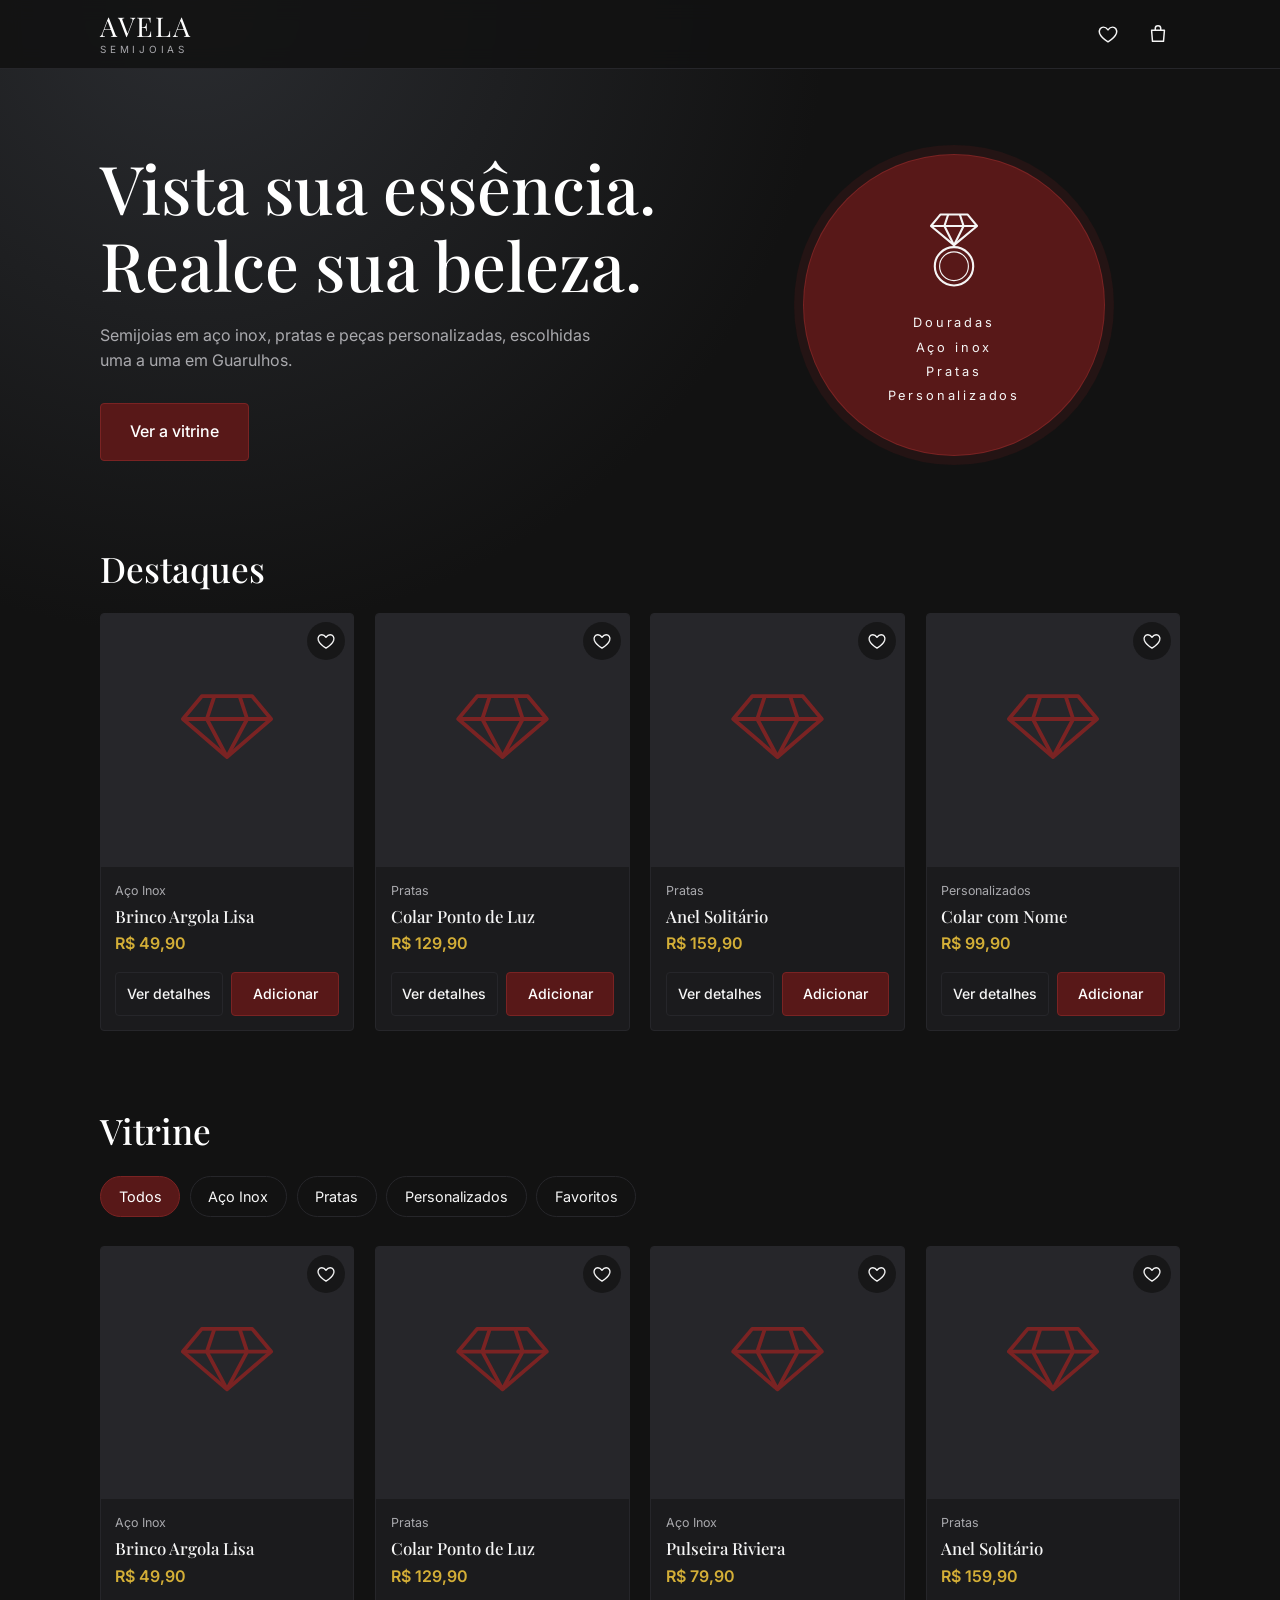
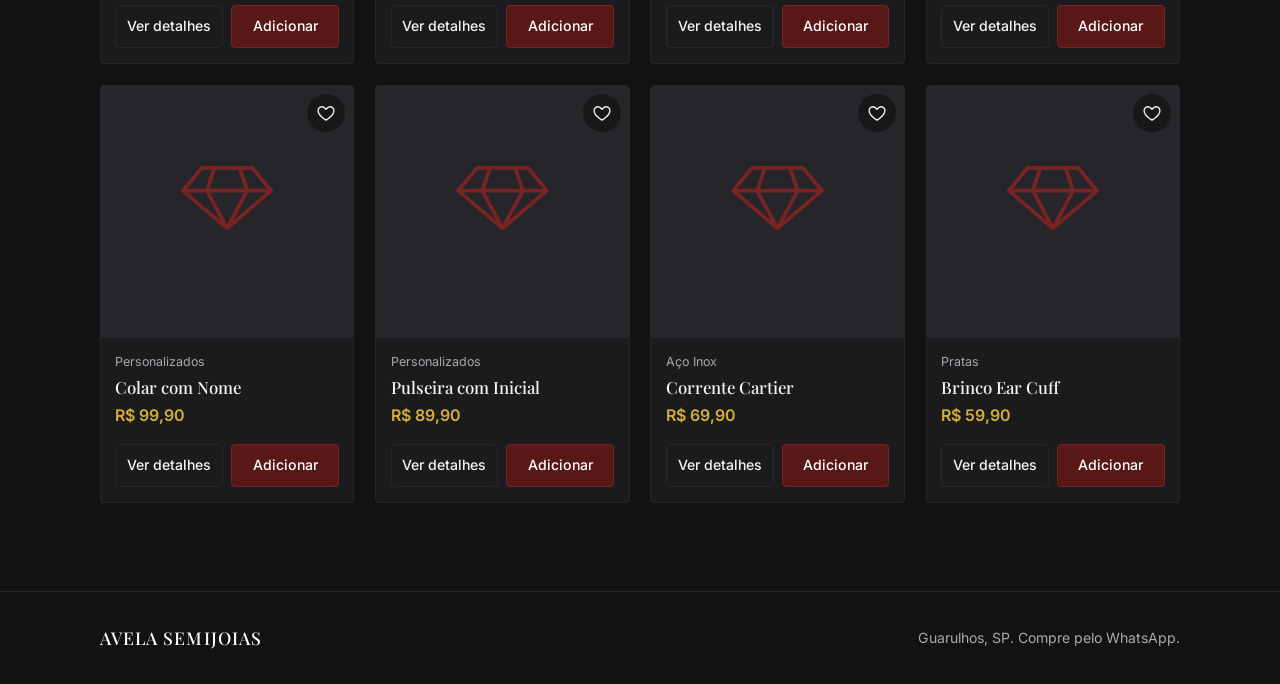
==== avela_semijoias/index.html @ 64314f92 "Rename index (1).html to index.html" ====
<!DOCTYPE html>
<html lang="pt-BR">
<head>
  <meta charset="UTF-8">
  <meta name="viewport" content="width=device-width, initial-scale=1">
  <title>AVELA Semijoias | Vista sua essência. Realce sua beleza.</title>
  <meta name="description" content="Semijoias em aço inox, pratas e peças personalizadas. Compre pelo WhatsApp. Guarulhos, SP.">

  <!-- Fontes: Playfair Display (títulos) e Inter (textos) -->
  <link rel="preconnect" href="https://fonts.googleapis.com">
  <link rel="preconnect" href="https://fonts.gstatic.com" crossorigin>
  <link href="https://fonts.googleapis.com/css2?family=Inter:wght@400;500;600&family=Playfair+Display:wght@400;500;600&display=swap" rel="stylesheet">

  <link rel="stylesheet" href="style.css">
</head>

<!-- data-pagina diz ao script.js qual página está aberta -->
<body data-pagina="home">

  <!-- O cabeçalho é montado pelo script.js (mesmo código em todas as páginas) -->
  <div id="cabecalho"></div>

  <main>
    <!-- BANNER DE BOAS-VINDAS -->
    <section class="hero">
      <div class="container hero__interno">
        <div class="hero__texto">
          <h1>Vista sua essência.<br>Realce sua beleza.</h1>
          <p>Semijoias em aço inox, pratas e peças personalizadas, escolhidas uma a uma em Guarulhos.</p>
          <a class="btn btn--bordo btn--grande" href="#vitrine">Ver a vitrine</a>
        </div>

        <!-- Círculo bordô: ecoa o círculo da logomarca -->
        <div class="hero__selo" aria-hidden="true">
          <svg viewBox="0 0 100 100" width="96" height="96" fill="none" stroke="#F5F5F5" stroke-width="2.2" stroke-linejoin="round">
            <path d="M36 14h28l10 12-24 20-24-20z"/>
            <path d="M26 26h48M44 14l-4 12 10 20M56 14l4 12-10 20"/>
            <circle cx="50" cy="68" r="20"/>
            <circle cx="50" cy="68" r="15" stroke-width="1.2"/>
          </svg>
          <span>Douradas<br>Aço inox<br>Pratas<br>Personalizados</span>
        </div>
      </div>
    </section>

    <!-- DESTAQUES (produtos marcados como "Sim" na coluna Destaque) -->
    <section class="secao container" id="destaques" hidden>
      <h2 class="secao__titulo">Destaques</h2>
      <div class="grade" id="grade-destaques"></div>
    </section>

    <!-- CATÁLOGO COM FILTROS -->
    <section class="secao container" id="vitrine">
      <h2 class="secao__titulo">Vitrine</h2>

      <div class="filtros" role="group" aria-label="Filtrar por categoria">
        <button class="filtro ativo" data-categoria="todos">Todos</button>
        <button class="filtro" data-categoria="Aço Inox">Aço Inox</button>
        <button class="filtro" data-categoria="Pratas">Pratas</button>
        <button class="filtro" data-categoria="Personalizados">Personalizados</button>
        <button class="filtro" data-categoria="favoritos">Favoritos</button>
      </div>

      <div class="grade" id="grade"></div>
      <p class="vazio" id="vazio" hidden></p>
    </section>
  </main>

  <div id="rodape"></div>

  <script src="script.js"></script>
</body>
</html>
---- avela_semijoias/style.css ----
/* =========================================================
   AVELA SEMIJOIAS - Estilos globais
   Paleta: chumbo (fundo), bordô (destaque), branco e dourado suave
   ========================================================= */

/* ---------- 1. Variáveis de cor e tipografia ---------- */
:root {
  --chumbo: #121212;
  --chumbo-2: #1b1b1d;       /* superfícies (cards, caixas) */
  --chumbo-3: #26262a;       /* bordas e divisórias */
  --bordo: #581818;          /* cor primária da logo */
  --bordo-escuro: #4a1212;
  --bordo-claro: #7a2323;    /* hover dos botões */
  --dourado: #d4af37;
  --branco: #ffffff;
  --offwhite: #f5f5f5;
  --cinza: #a9a9ad;          /* textos secundários */

  --fonte-titulo: "Playfair Display", Georgia, serif;
  --fonte-texto: "Inter", Roboto, Arial, sans-serif;

  --largura-max: 1120px;
  --raio: 4px;
}

/* ---------- 2. Reset e base ---------- */
*, *::before, *::after { box-sizing: border-box; }

html { scroll-behavior: smooth; }

body {
  margin: 0;
  font-family: var(--fonte-texto);
  font-size: 1rem;
  line-height: 1.6;
  color: var(--offwhite);
  background:
    radial-gradient(circle at 15% 0%, #2a2c30 0%, transparent 45%),
    var(--chumbo);
  background-attachment: fixed;
}

img { max-width: 100%; display: block; }
a { color: inherit; text-decoration: none; }
h1, h2, h3 { font-family: var(--fonte-titulo); font-weight: 500; line-height: 1.15; margin: 0; }
button { font: inherit; cursor: pointer; }

/* Foco visível para quem navega pelo teclado */
:focus-visible { outline: 2px solid var(--dourado); outline-offset: 3px; }

[hidden] { display: none !important; }

.container { width: 100%; max-width: var(--largura-max); margin: 0 auto; padding: 0 1.25rem; }

/* ---------- 3. Botões ---------- */
.btn {
  display: inline-flex; align-items: center; justify-content: center;
  padding: .7rem 1.25rem;
  border: 1px solid transparent; border-radius: var(--raio);
  font-weight: 500; font-size: .95rem; text-align: center;
  transition: background .2s, border-color .2s, color .2s;
}
.btn--bordo { background: var(--bordo); color: var(--branco); border-color: var(--bordo-claro); }
.btn--bordo:hover { background: var(--bordo-claro); }
.btn--contorno { border-color: var(--chumbo-3); color: var(--offwhite); background: transparent; }
.btn--contorno:hover { border-color: var(--dourado); color: var(--dourado); }
.btn--grande { padding: .95rem 1.8rem; font-size: 1rem; }
.btn--cheio { width: 100%; }

.link-discreto {
  background: none; border: 0; padding: .5rem 0; color: var(--cinza);
  text-decoration: underline; font-size: .85rem;
}
.link-discreto:hover { color: var(--branco); }

/* ---------- 4. Cabeçalho ---------- */
.cabecalho {
  position: sticky; top: 0; z-index: 20;
  background: rgba(18, 18, 18, .88);
  backdrop-filter: blur(10px);
  border-bottom: 1px solid var(--chumbo-3);
}
.cabecalho__interno { display: flex; align-items: center; justify-content: space-between; min-height: 68px; }

.logo { display: flex; flex-direction: column; line-height: 1; }
.logo__nome { font-family: var(--fonte-titulo); font-size: 1.7rem; letter-spacing: .06em; color: var(--branco); }
.logo__sub { font-size: .62rem; letter-spacing: .38em; color: var(--cinza); margin-top: .3rem; }

.acoes { display: flex; gap: .4rem; }
.icone-btn {
  position: relative; display: grid; place-items: center;
  width: 44px; height: 44px; border-radius: 50%; color: var(--offwhite);
  transition: color .2s, background .2s;
}
.icone-btn:hover { color: var(--dourado); background: var(--chumbo-2); }
.icone-btn svg { width: 22px; height: 22px; }

.badge {
  position: absolute; top: 3px; right: 1px;
  min-width: 18px; height: 18px; padding: 0 5px;
  border-radius: 9px; background: var(--bordo); color: var(--branco);
  font-size: .7rem; font-weight: 600; line-height: 18px; text-align: center;
  border: 1px solid var(--bordo-claro);
}

/* ---------- 5. Banner (hero) ---------- */
.hero { padding: 3.5rem 0 2.5rem; }
.hero__interno { display: grid; gap: 2.5rem; align-items: center; }

.hero__texto h1 { font-size: clamp(2.3rem, 7vw, 4.2rem); color: var(--branco); }
.hero__texto p { max-width: 32rem; color: var(--cinza); margin: 1.2rem 0 1.8rem; }

.hero__selo {
  justify-self: center;
  width: min(300px, 78vw); aspect-ratio: 1;
  border-radius: 50%;
  background: var(--bordo);
  box-shadow: 0 0 0 1px var(--bordo-claro), 0 0 0 10px rgba(88, 24, 24, .25);
  display: flex; flex-direction: column; align-items: center; justify-content: center; gap: .9rem;
  text-align: center; color: var(--offwhite);
  font-size: .8rem; letter-spacing: .22em; line-height: 1.9;
}

/* ---------- 6. Seções, filtros e grade ---------- */
.secao { padding: 2.5rem 1.25rem; }
.secao__titulo { font-size: clamp(1.6rem, 4vw, 2.2rem); margin-bottom: 1.5rem; color: var(--branco); }

.filtros { display: flex; flex-wrap: wrap; gap: .6rem; margin-bottom: 1.8rem; }
.filtro {
  padding: .5rem 1.1rem; border-radius: 999px;
  background: transparent; color: var(--offwhite);
  border: 1px solid var(--chumbo-3); font-size: .9rem;
  transition: all .2s;
}
.filtro:hover { border-color: var(--dourado); }
.filtro.ativo { background: var(--bordo); border-color: var(--bordo-claro); color: var(--branco); }

.grade { display: grid; grid-template-columns: repeat(2, 1fr); gap: 1rem; }

.vazio, .carregando { color: var(--cinza); padding: 2rem 0; }

/* ---------- 7. Card de produto ---------- */
.card {
  position: relative; display: flex; flex-direction: column;
  background: var(--chumbo-2);
  border: 1px solid var(--chumbo-3); border-radius: var(--raio);
  overflow: hidden; transition: border-color .2s;
}
.card:hover { border-color: rgba(212, 175, 55, .5); }

.card__img { display: block; aspect-ratio: 1; background: var(--chumbo-3); }
.card__img img { width: 100%; height: 100%; object-fit: cover; }

.card__fav {
  position: absolute; top: .5rem; right: .5rem;
  width: 38px; height: 38px; display: grid; place-items: center;
  border-radius: 50%; border: 0;
  background: rgba(18, 18, 18, .7); color: var(--offwhite);
}
.card__fav svg { width: 20px; height: 20px; }
.card__fav.ativo, .btn-fav.ativo { color: var(--dourado); }
.card__fav.ativo svg, .btn-fav.ativo svg { fill: currentColor; }

.card__corpo { display: flex; flex-direction: column; gap: .35rem; padding: .9rem; flex: 1; }
.card__cat { margin: 0; font-size: .78rem; color: var(--cinza); }
.card__nome { font-size: 1.05rem; }
.card__preco { margin: 0; color: var(--dourado); font-weight: 600; }
.card__botoes { display: grid; gap: .5rem; margin-top: auto; padding-top: .6rem; }
.card__botoes .btn { padding: .6rem .5rem; font-size: .88rem; }

/* ---------- 8. Página de produto ---------- */
.produto { display: grid; gap: 2rem; padding: 2rem 0; }
.produto__foto { border-radius: var(--raio); overflow: hidden; border: 1px solid var(--chumbo-3); background: var(--chumbo-2); }
.produto__foto img { width: 100%; aspect-ratio: 1; object-fit: cover; }
.produto__info h1 { font-size: clamp(1.8rem, 5vw, 2.6rem); margin: .3rem 0 .8rem; }
.produto__cat { color: var(--cinza); font-size: .9rem; margin: 0; }
.produto__preco { font-size: 1.6rem; color: var(--dourado); font-weight: 600; margin: 0 0 1.2rem; }
.produto__desc { color: var(--offwhite); max-width: 34rem; margin-bottom: 1.5rem; }
.produto__acoes { display: grid; gap: .7rem; max-width: 26rem; }
.voltar { display: inline-block; margin-top: 1.5rem; color: var(--cinza); font-size: .9rem; }
.voltar:hover { color: var(--dourado); }

.btn-fav {
  display: inline-flex; align-items: center; justify-content: center; gap: .5rem;
  padding: .7rem 1.25rem; border-radius: var(--raio);
  background: transparent; border: 1px solid var(--chumbo-3); color: var(--offwhite);
}
.btn-fav svg { width: 20px; height: 20px; }

/* Seletor de quantidade (usado no produto e no carrinho) */
.qtd { display: inline-flex; align-items: center; border: 1px solid var(--chumbo-3); border-radius: var(--raio); }
.qtd button { width: 38px; height: 38px; background: none; border: 0; color: var(--offwhite); font-size: 1.1rem; }
.qtd button:hover { color: var(--dourado); }
.qtd span { min-width: 34px; text-align: center; }

/* ---------- 9. Carrinho ---------- */
.carrinho { padding-top: 2rem; padding-bottom: 3rem; }
.carrinho__layout { display: grid; gap: 2rem; }

.item {
  display: grid; grid-template-columns: 84px 1fr; gap: 1rem;
  padding: 1rem 0; border-bottom: 1px solid var(--chumbo-3);
}
.item img { width: 84px; height: 84px; object-fit: cover; border-radius: var(--raio); background: var(--chumbo-3); }
.item__nome { font-family: var(--fonte-titulo); font-size: 1.1rem; margin: 0; }
.item__preco { margin: .2rem 0 .6rem; color: var(--dourado); }
.item__linha { display: flex; align-items: center; gap: 1rem; flex-wrap: wrap; }

.resumo {
  background: var(--chumbo-2); border: 1px solid var(--chumbo-3);
  border-radius: var(--raio); padding: 1.4rem; align-self: start;
}
.resumo h2 { font-size: 1.3rem; margin-bottom: 1rem; }
.resumo__linha { display: flex; justify-content: space-between; font-size: 1.2rem; margin-bottom: 1.2rem; }
.resumo__linha strong { color: var(--dourado); }
.resumo label { display: block; font-size: .85rem; color: var(--cinza); margin: .8rem 0 .3rem; }
.resumo input, .resumo textarea {
  width: 100%; padding: .7rem; border-radius: var(--raio);
  background: var(--chumbo); color: var(--branco);
  border: 1px solid var(--chumbo-3); font: inherit;
}
.resumo .btn { margin-top: 1.2rem; }
.resumo__nota { font-size: .8rem; color: var(--cinza); margin: .8rem 0 .2rem; }

/* ---------- 10. Aviso (toast) ---------- */
.toast {
  position: fixed; left: 50%; bottom: 1.5rem; z-index: 50;
  transform: translate(-50%, 20px); opacity: 0; pointer-events: none;
  background: var(--bordo); color: var(--branco);
  border: 1px solid var(--bordo-claro); border-radius: var(--raio);
  padding: .8rem 1.3rem; font-size: .92rem;
  transition: opacity .25s, transform .25s;
}
.toast.visivel { opacity: 1; transform: translate(-50%, 0); }

/* ---------- 11. Rodapé ---------- */
.rodape { margin-top: 3rem; padding: 2rem 0; border-top: 1px solid var(--chumbo-3); color: var(--cinza); font-size: .88rem; }
.rodape__interno { display: flex; flex-direction: column; gap: .4rem; }
.rodape strong { font-family: var(--fonte-titulo); font-weight: 500; font-size: 1.1rem; color: var(--branco); letter-spacing: .06em; }

/* ---------- 12. Telas maiores ---------- */
@media (min-width: 640px) {
  .grade { grid-template-columns: repeat(3, 1fr); gap: 1.3rem; }
  .card__botoes { grid-template-columns: 1fr 1fr; }
  .rodape__interno { flex-direction: row; justify-content: space-between; align-items: center; }
}

@media (min-width: 900px) {
  .hero { padding: 5rem 0 3rem; }
  .hero__interno { grid-template-columns: 1.3fr 1fr; }
  .grade { grid-template-columns: repeat(4, 1fr); }
  .produto { grid-template-columns: 1fr 1fr; gap: 3.5rem; padding: 3rem 0; }
  .carrinho__layout { grid-template-columns: 1.6fr 1fr; }
}

/* ---------- 13. Respeita quem prefere menos movimento ---------- */
@media (prefers-reduced-motion: reduce) {
  * { transition: none !important; scroll-behavior: auto !important; }
}
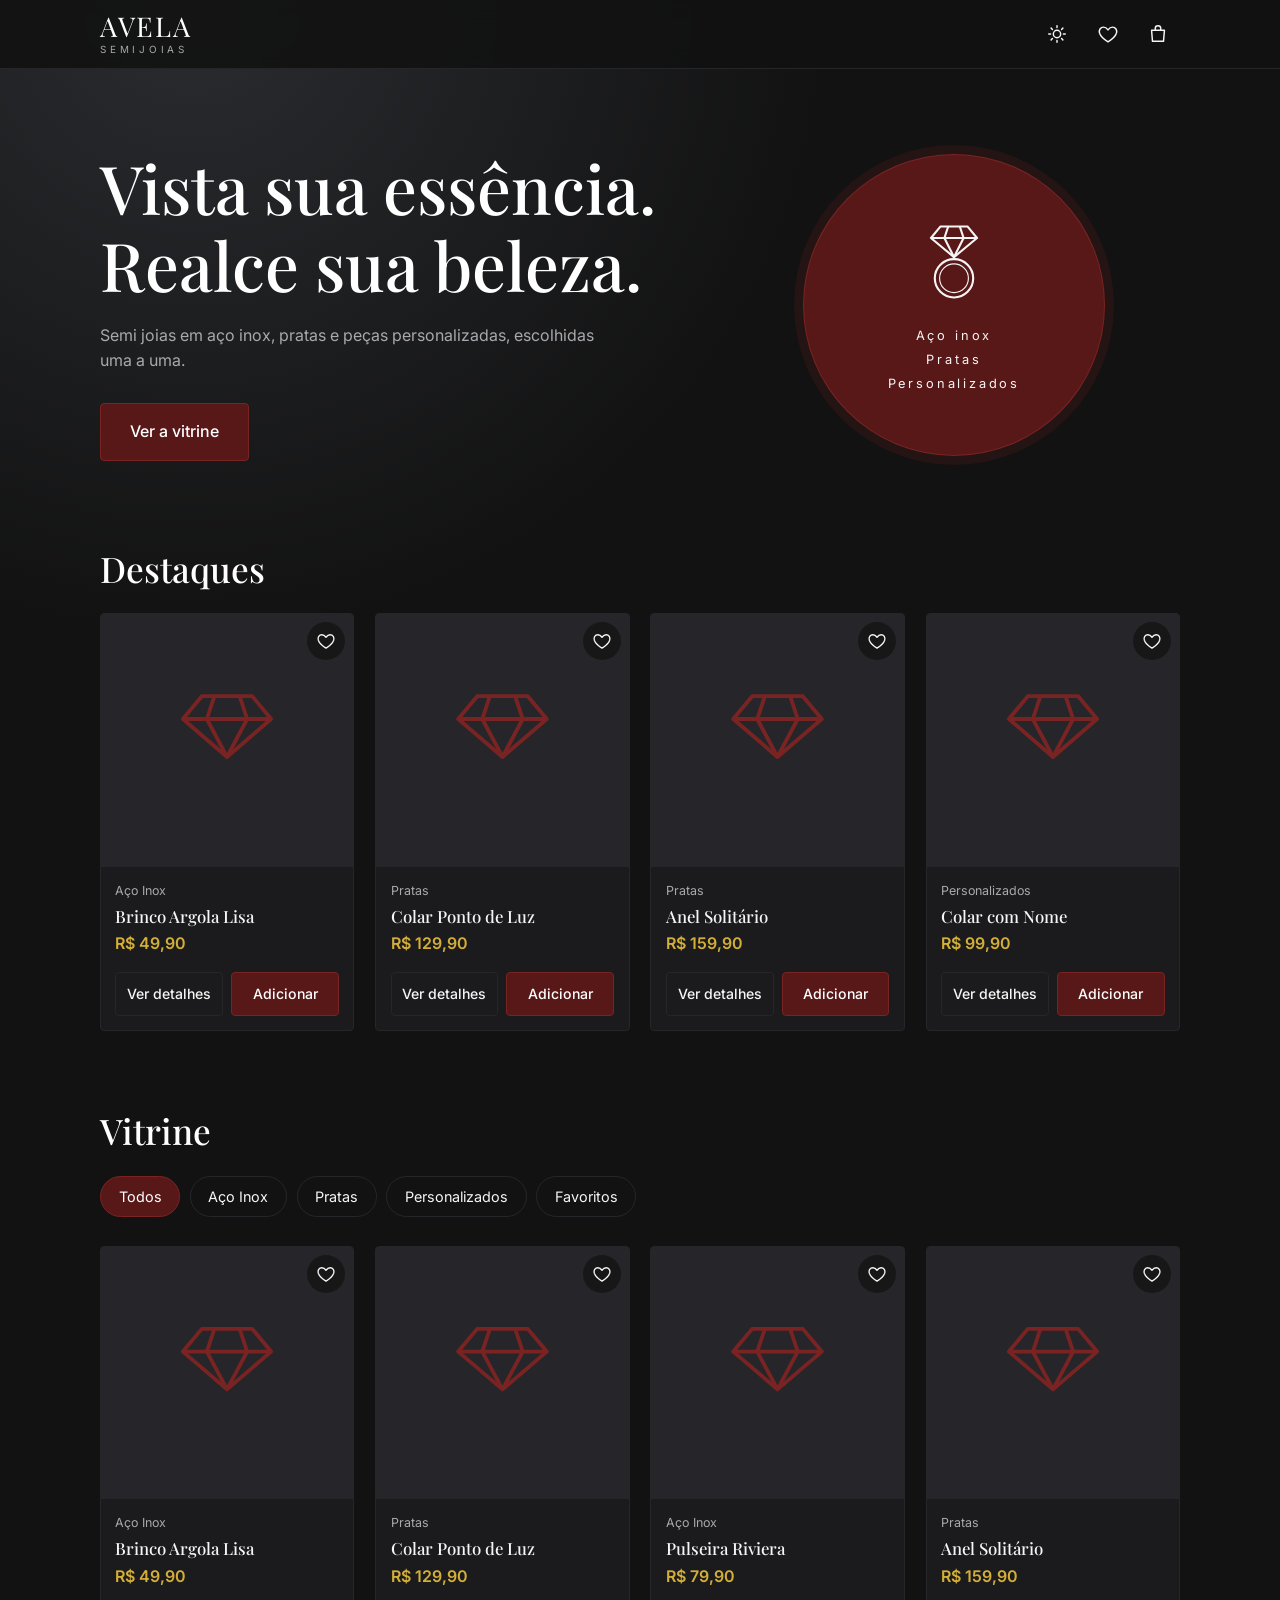
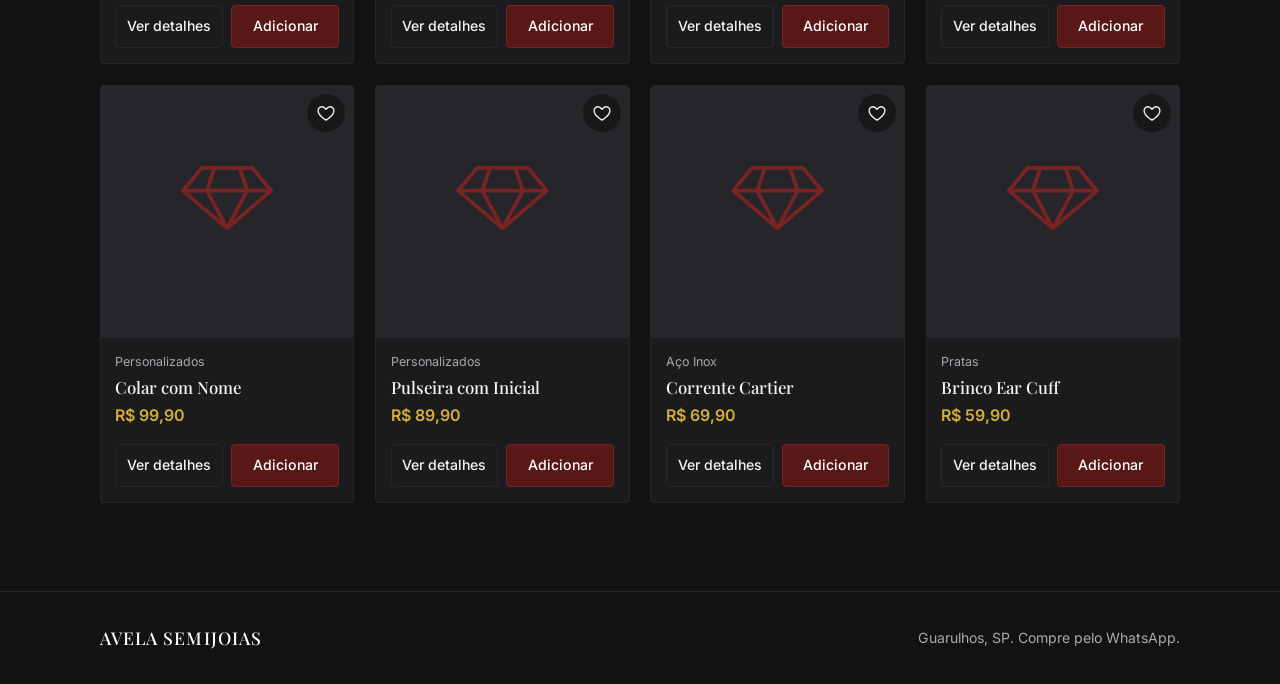
==== commit 712ccc6f: "Correct title and text formatting in index.html" ====
--- a/avela_semijoias/index.html
+++ b/avela_semijoias/index.html
@@ -3,7 +3,7 @@
 <head>
   <meta charset="UTF-8">
   <meta name="viewport" content="width=device-width, initial-scale=1">
-  <title>AVELA Semijoias | Vista sua essência. Realce sua beleza.</title>
+  <title>AVELA Semi Joias | Vista sua essência. Realce sua beleza.</title>
   <meta name="description" content="Semijoias em aço inox, pratas e peças personalizadas. Compre pelo WhatsApp. Guarulhos, SP.">
 
   <!-- Fontes: Playfair Display (títulos) e Inter (textos) -->
@@ -26,7 +26,7 @@
       <div class="container hero__interno">
         <div class="hero__texto">
           <h1>Vista sua essência.<br>Realce sua beleza.</h1>
-          <p>Semijoias em aço inox, pratas e peças personalizadas, escolhidas uma a uma em Guarulhos.</p>
+          <p>Semi joias em aço inox, pratas e peças personalizadas, escolhidas uma a uma.</p>
           <a class="btn btn--bordo btn--grande" href="#vitrine">Ver a vitrine</a>
         </div>
 
@@ -38,7 +38,7 @@
             <circle cx="50" cy="68" r="20"/>
             <circle cx="50" cy="68" r="15" stroke-width="1.2"/>
           </svg>
-          <span>Douradas<br>Aço inox<br>Pratas<br>Personalizados</span>
+          <span>Aço inox<br>Pratas<br>Personalizados</span>
         </div>
       </div>
     </section>
--- a/avela_semijoias/style.css
+++ b/avela_semijoias/style.css
@@ -257,3 +257,42 @@
 @media (prefers-reduced-motion: reduce) {
   * { transition: none !important; scroll-behavior: auto !important; }
 }
+
+/* ---------- 14. Botão de tema (sol / lua) ---------- */
+button.icone-btn { background: none; border: 0; cursor: pointer; }
+.icone-lua { display: none; }                          /* tema escuro: mostra o sol */
+[data-tema="claro"] .icone-sol { display: none; }      /* tema claro: mostra a lua */
+[data-tema="claro"] .icone-lua { display: block; }
+
+/* ---------- 15. Tema claro (ativado por data-tema="claro" no <html>) ----------
+   Só trocamos as variáveis e os poucos pontos com cor fixa. */
+[data-tema="claro"] {
+  --chumbo: #faf6f4;      /* fundo da página */
+  --chumbo-2: #ffffff;    /* cards e caixas */
+  --chumbo-3: #e6dcd9;    /* bordas */
+  --offwhite: #2b2023;    /* texto principal */
+  --cinza: #6b6063;       /* texto secundário */
+  --dourado: #8f6f12;     /* dourado mais escuro para ler bem no fundo claro */
+}
+
+[data-tema="claro"] body {
+  background:
+    radial-gradient(circle at 15% 0%, #f0e4e0 0%, transparent 45%),
+    var(--chumbo);
+  background-attachment: fixed;
+}
+
+[data-tema="claro"] .cabecalho { background: rgba(250, 246, 244, .9); }
+
+/* Títulos e logo em bordô no tema claro */
+[data-tema="claro"] h1,
+[data-tema="claro"] h2,
+[data-tema="claro"] h3,
+[data-tema="claro"] .logo__nome,
+[data-tema="claro"] .rodape strong { color: var(--bordo); }
+
+[data-tema="claro"] .card__fav { background: rgba(255, 255, 255, .88); }
+[data-tema="claro"] .hero__selo { color: #fff; }   /* texto sobre o círculo bordô */
+[data-tema="claro"] .resumo input,
+[data-tema="claro"] .resumo textarea { color: var(--offwhite); }
+[data-tema="claro"] .link-discreto:hover { color: var(--bordo); }
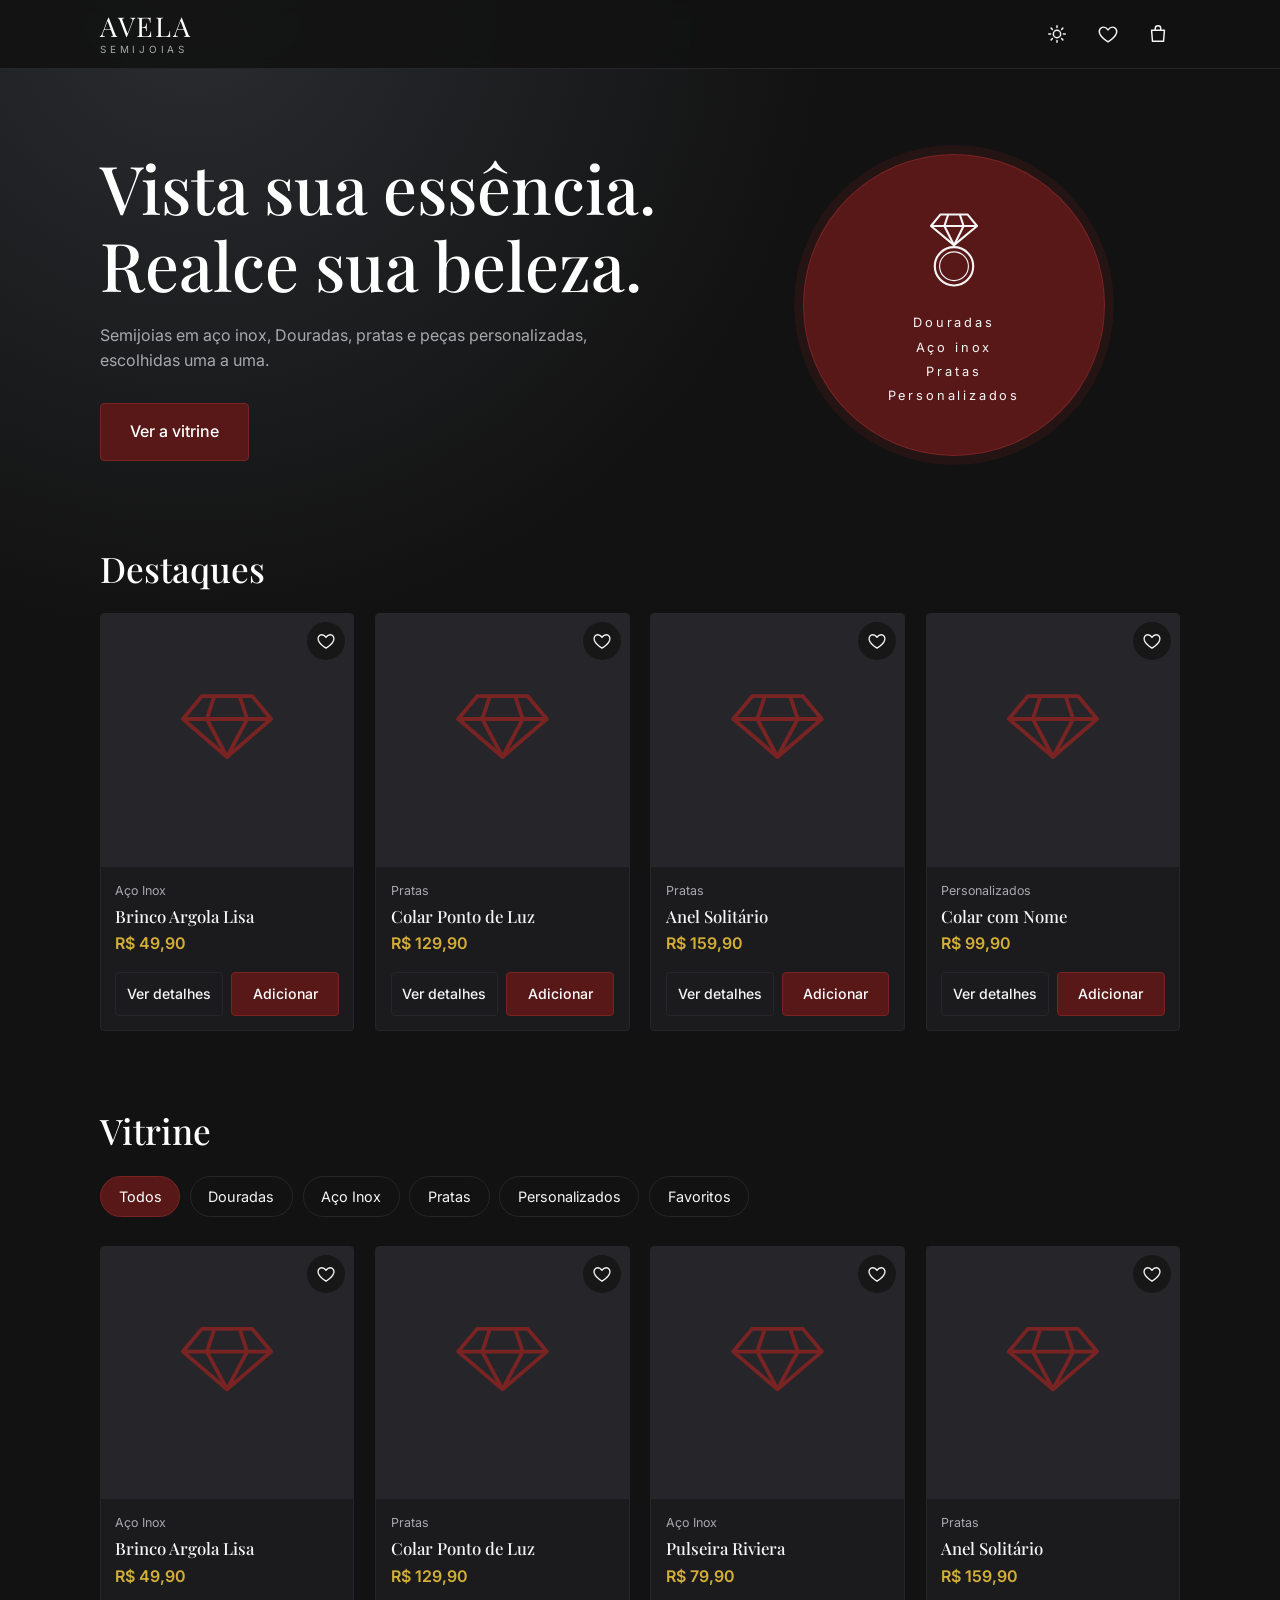
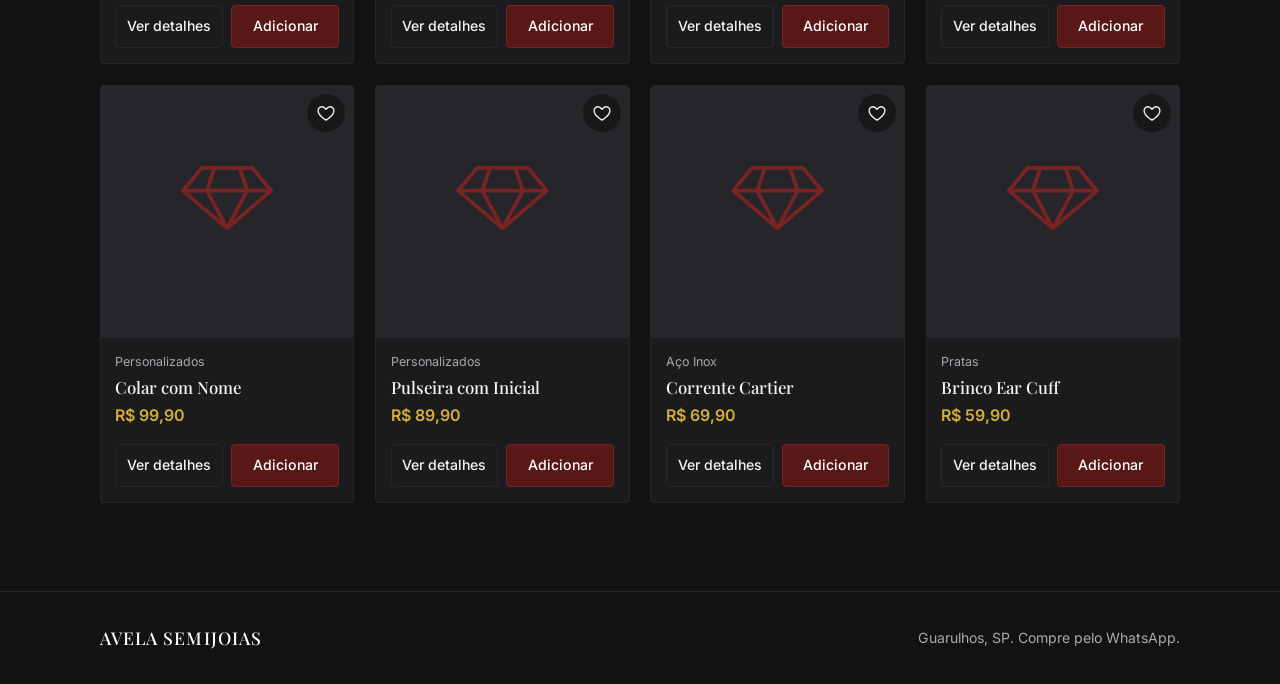
==== commit 71a3ce8b: "Update title and descriptions in index.html" ====
--- a/avela_semijoias/index.html
+++ b/avela_semijoias/index.html
@@ -3,7 +3,7 @@
 <head>
   <meta charset="UTF-8">
   <meta name="viewport" content="width=device-width, initial-scale=1">
-  <title>AVELA Semi Joias | Vista sua essência. Realce sua beleza.</title>
+  <title>AVELA Semijoias | Vista sua essência. Realce sua beleza.</title>
   <meta name="description" content="Semijoias em aço inox, pratas e peças personalizadas. Compre pelo WhatsApp. Guarulhos, SP.">
 
   <!-- Fontes: Playfair Display (títulos) e Inter (textos) -->
@@ -26,7 +26,7 @@
       <div class="container hero__interno">
         <div class="hero__texto">
           <h1>Vista sua essência.<br>Realce sua beleza.</h1>
-          <p>Semi joias em aço inox, pratas e peças personalizadas, escolhidas uma a uma.</p>
+          <p>Semijoias em aço inox, Douradas, pratas e peças personalizadas, escolhidas uma a uma.</p>
           <a class="btn btn--bordo btn--grande" href="#vitrine">Ver a vitrine</a>
         </div>
 
@@ -38,7 +38,7 @@
             <circle cx="50" cy="68" r="20"/>
             <circle cx="50" cy="68" r="15" stroke-width="1.2"/>
           </svg>
-          <span>Aço inox<br>Pratas<br>Personalizados</span>
+          <span>Douradas<br>Aço inox<br>Pratas<br>Personalizados</span>
         </div>
       </div>
     </section>
@@ -55,6 +55,7 @@
 
       <div class="filtros" role="group" aria-label="Filtrar por categoria">
         <button class="filtro ativo" data-categoria="todos">Todos</button>
+        <button class="filtro ativo" data-categoria="Douradas">Douradas</button>
         <button class="filtro" data-categoria="Aço Inox">Aço Inox</button>
         <button class="filtro" data-categoria="Pratas">Pratas</button>
         <button class="filtro" data-categoria="Personalizados">Personalizados</button>
